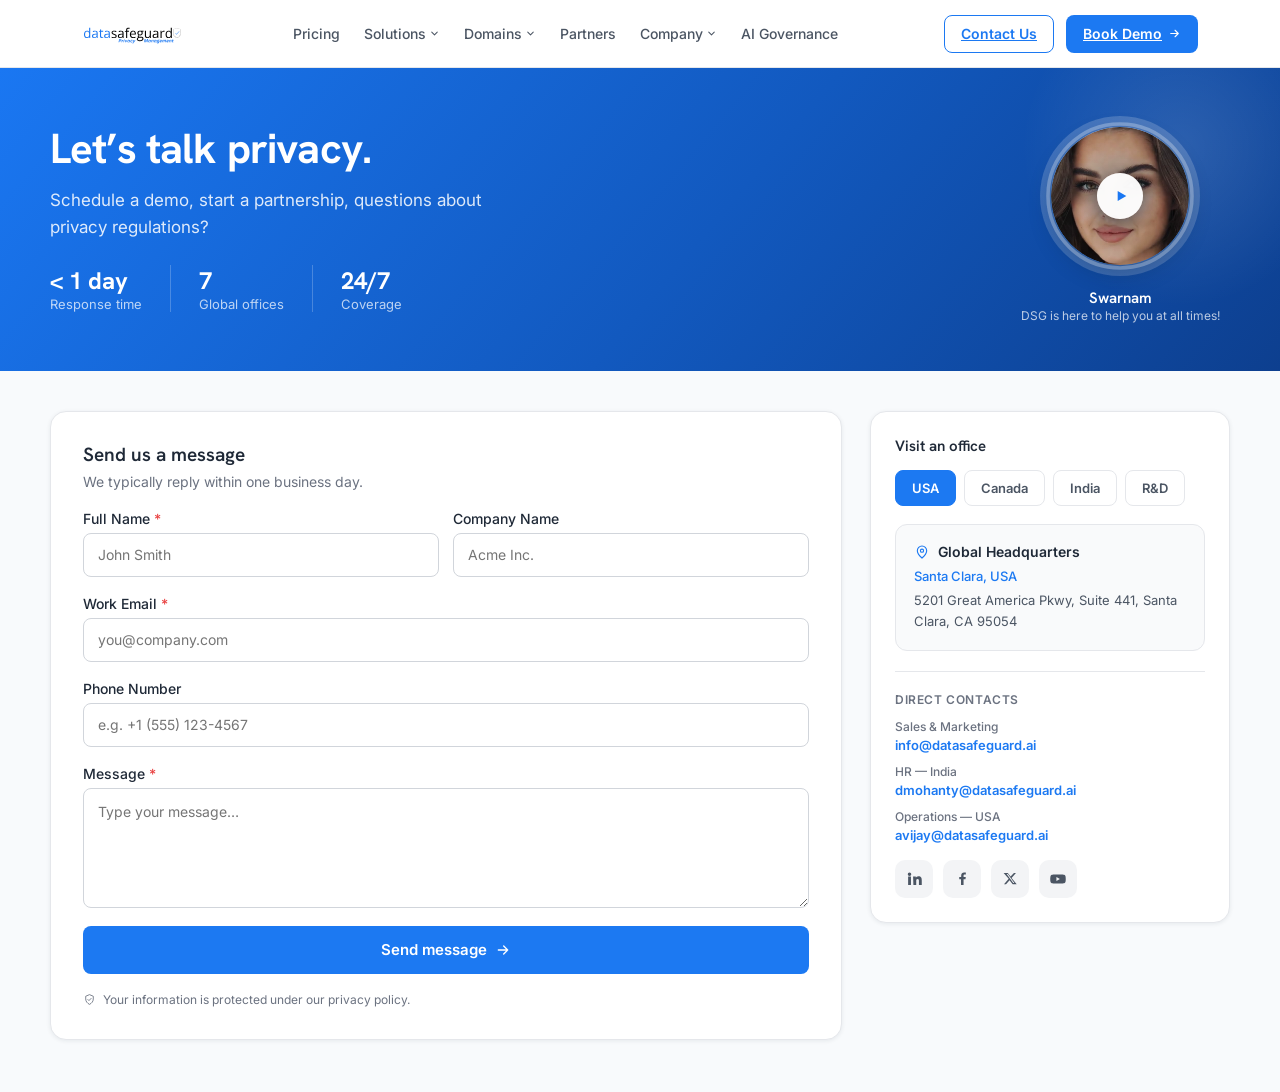
==== index.html @ 222346b7 "Initial commit: Contact us page redesign project Co-Authored-By: Claude Haiku 4.5 <noreply@anthropic" ====
<!DOCTYPE html>
<html lang="en">
<head>
  <meta charset="utf-8">
  <meta name="viewport" content="width=device-width, initial-scale=1">
  <title>Contact Us — DataSafeguard</title>
  <meta name="description" content="Talk to the DataSafeguard privacy and compliance team. Schedule a demo, start a partnership, or ask about privacy regulations — we reply within one business day.">
  <link rel="icon" href="assets/datasafeguard-logo.svg">
  <link rel="stylesheet" href="styles/tokens.css">
  <link rel="stylesheet" href="styles/main.css">
</head>
<body>

  <!-- ============================ Site nav ============================ -->
  <header class="site-nav">
    <div class="container" style="display:flex;align-items:center;justify-content:space-between;gap:24px;">
      <a href="#" aria-label="DataSafeguard home">
        <img class="site-nav__logo" src="assets/datasafeguard-logo.svg" alt="DataSafeguard">
      </a>
      <nav class="site-nav__links" aria-label="Primary">
        <a class="nav-link" href="#">Pricing</a>
        <a class="nav-link" href="#">Solutions <svg viewBox="0 0 24 24" fill="none"><path d="M6 9l6 6 6-6" stroke="currentColor" stroke-width="2.2" stroke-linecap="round" stroke-linejoin="round"/></svg></a>
        <a class="nav-link" href="#">Domains <svg viewBox="0 0 24 24" fill="none"><path d="M6 9l6 6 6-6" stroke="currentColor" stroke-width="2.2" stroke-linecap="round" stroke-linejoin="round"/></svg></a>
        <a class="nav-link" href="#">Partners</a>
        <a class="nav-link" href="#">Company <svg viewBox="0 0 24 24" fill="none"><path d="M6 9l6 6 6-6" stroke="currentColor" stroke-width="2.2" stroke-linecap="round" stroke-linejoin="round"/></svg></a>
        <a class="nav-link" href="#">AI Governance</a>
      </nav>
      <div class="site-nav__actions">
        <a class="btn btn--outline" href="#" aria-current="page">Contact Us</a>
        <a class="btn btn--primary" href="#">Book Demo
          <svg width="13" height="13" viewBox="0 0 24 24" fill="none"><path d="M5 12h14M13 6l6 6-6 6" stroke="#fff" stroke-width="2" stroke-linecap="round" stroke-linejoin="round"/></svg>
        </a>
      </div>
    </div>
  </header>

  <main>
    <!-- ============================ Hero ============================ -->
    <section class="hero">
      <div class="container hero__inner">
        <div class="hero__copy">
          <h1 class="hero__title">Let&rsquo;s talk privacy.</h1>
          <p class="hero__subtitle">Schedule a demo, start a partnership, questions about privacy regulations?</p>
          <div class="hero__stats">
            <div>
              <div class="stat__value">&lt; 1 day</div>
              <div class="stat__label">Response time</div>
            </div>
            <div class="hero__divider" aria-hidden="true"></div>
            <div>
              <div class="stat__value">7</div>
              <div class="stat__label">Global offices</div>
            </div>
            <div class="hero__divider" aria-hidden="true"></div>
            <div>
              <div class="stat__value">24/7</div>
              <div class="stat__label">Coverage</div>
            </div>
          </div>
        </div>

        <div class="hero__avatar">
          <div class="hero__avatar-ring">
            <!-- Animated support avatar — click to play a 9-second intro -->
            <div class="avatar" id="avatar" role="button" tabindex="0" aria-label="Play support intro video">
              <svg class="avatar__ring" viewBox="0 0 100 100" aria-hidden="true">
                <circle cx="50" cy="50" r="48" fill="none" stroke="rgba(255,255,255,.28)" stroke-width="2.4"></circle>
                <circle class="avatar__ring-progress" cx="50" cy="50" r="48" fill="none" stroke="#1cc279" stroke-width="2.8" stroke-linecap="round"></circle>
              </svg>

              <div class="avatar__face-wrap">
                <video class="avatar__video" id="avatarVideo"
                       src="https://dsg-chatbot.netlify.app/DataSafeguard-webflow_540.mp4"
                       poster="assets/avatar-poster.jpg"
                       preload="metadata" playsinline></video>

                <!-- idle-only: play affordance -->
                <div class="avatar__when-idle avatar__play">
                  <div class="avatar__play-pulse"></div>
                  <div class="avatar__play-btn">
                    <svg width="16" height="16" viewBox="0 0 24 24"><path d="M7 4.5v15l13-7.5z" fill="#1a77f2"></path></svg>
                  </div>
                </div>
              </div>

              <!-- playing-only: LIVE badge -->
              <div class="avatar__when-playing avatar__live">
                <span class="avatar__live-dot"></span>
                <span class="avatar__live-text">LIVE</span>
              </div>
            </div>
          </div>
          <div class="hero__avatar-meta">
            <div class="hero__avatar-name" id="avatarName">Swarnam</div>
            <div class="hero__avatar-tagline">DSG is here to help you at all times!</div>
          </div>
        </div>
      </div>
    </section>

    <!-- ====================== Contact section ====================== -->
    <section class="contact-section">
      <div class="container contact-section__inner">

        <!-- Form -->
        <div class="card card--form">
          <form class="contact-form" id="contactForm" novalidate>
            <div class="form-heading">
              <div class="form-heading__title">Send us a message</div>
              <div class="form-heading__subtitle">We typically reply within one business day.</div>
            </div>

            <div class="form-row">
              <div class="field">
                <label class="field__label" for="fullName">Full Name <span class="field__req">*</span></label>
                <input class="input" id="fullName" name="fullName" placeholder="John Smith" autocomplete="name">
                <span class="field__error" data-error-for="fullName" hidden></span>
              </div>
              <div class="field">
                <label class="field__label" for="company">Company Name</label>
                <input class="input" id="company" name="company" placeholder="Acme Inc." autocomplete="organization">
              </div>
            </div>

            <div class="field">
              <label class="field__label" for="email">Work Email <span class="field__req">*</span></label>
              <input class="input" id="email" name="email" type="email" placeholder="you@company.com" autocomplete="email">
              <span class="field__error" data-error-for="email" hidden></span>
            </div>

            <div class="field">
              <label class="field__label" for="phone">Phone Number</label>
              <input class="input" id="phone" name="phone" placeholder="e.g. +1 (555) 123-4567" autocomplete="tel">
            </div>

            <div class="field">
              <label class="field__label" for="message">Message <span class="field__req">*</span></label>
              <textarea class="textarea" id="message" name="message" placeholder="Type your message&hellip;"></textarea>
              <span class="field__error" data-error-for="message" hidden></span>
            </div>

            <button type="submit" class="submit-btn">
              Send message
              <svg width="16" height="16" viewBox="0 0 24 24" fill="none"><path d="M5 12h14M13 6l6 6-6 6" stroke="#fff" stroke-width="2" stroke-linecap="round" stroke-linejoin="round"/></svg>
            </button>

            <div class="form-privacy">
              <svg width="13" height="13" viewBox="0 0 24 24" fill="none"><path d="M12 3l7 3v5c0 4.5-3 8-7 10-4-2-7-5.5-7-10V6l7-3z" stroke="currentColor" stroke-width="1.6" stroke-linejoin="round"/><path d="M9 12l2 2 4-4" stroke="currentColor" stroke-width="1.6" stroke-linecap="round" stroke-linejoin="round"/></svg>
              Your information is protected under our privacy policy.
            </div>
          </form>

          <!-- Success state (revealed after submit) -->
          <div class="form-success" id="formSuccess" hidden>
            <div class="success-badge">
              <svg width="40" height="40" viewBox="0 0 48 48" fill="none">
                <circle cx="24" cy="24" r="21" fill="var(--success)"></circle>
                <path d="M15 24.5l6 6 12-13" stroke="#fff" stroke-width="3.4" stroke-linecap="round" stroke-linejoin="round" stroke-dasharray="40" stroke-dashoffset="40"></path>
              </svg>
            </div>
            <div class="form-success__title">Message sent</div>
            <div class="form-success__text" id="successText">Thanks &mdash; a member of our team will get back to you within one business day.</div>
            <button type="button" class="form-success__reset" id="resetForm">Send another message</button>
          </div>
        </div>

        <!-- Office finder -->
        <aside class="card card--aside">
          <div class="aside-title">Visit an office</div>

          <div class="office-tabs" id="officeTabs" role="tablist" aria-label="Office region">
            <button class="office-tab is-active" type="button" role="tab" aria-selected="true" data-tab="USA">USA</button>
            <button class="office-tab" type="button" role="tab" aria-selected="false" data-tab="Canada">Canada</button>
            <button class="office-tab" type="button" role="tab" aria-selected="false" data-tab="India">India</button>
            <button class="office-tab" type="button" role="tab" aria-selected="false" data-tab="R&D">R&amp;D</button>
          </div>

          <div class="office-list" id="officeList" aria-live="polite"><!-- rendered by app.js --></div>

          <div class="aside-divider">
            <div class="aside-label">Direct Contacts</div>
            <div class="contact-line">
              <div class="contact-line__role">Sales &amp; Marketing</div>
              <a class="contact-line__email" href="mailto:info@datasafeguard.ai">info@datasafeguard.ai</a>
            </div>
            <div class="contact-line">
              <div class="contact-line__role">HR &mdash; India</div>
              <a class="contact-line__email" href="mailto:dmohanty@datasafeguard.ai">dmohanty@datasafeguard.ai</a>
            </div>
            <div class="contact-line">
              <div class="contact-line__role">Operations &mdash; USA</div>
              <a class="contact-line__email" href="mailto:avijay@datasafeguard.ai">avijay@datasafeguard.ai</a>
            </div>

            <div class="social-row" aria-label="DataSafeguard on social media">
              <a class="social-link" href="#" aria-label="LinkedIn"><svg width="17" height="17" viewBox="0 0 24 24" fill="currentColor"><path d="M4.98 3.5a2.5 2.5 0 11-.02 5 2.5 2.5 0 01.02-5zM3 9h4v12H3zM10 9h3.8v1.7h.05c.53-1 1.8-2.05 3.7-2.05 3.96 0 4.7 2.6 4.7 6V21h-4v-5.3c0-1.27-.02-2.9-1.77-2.9-1.77 0-2.04 1.38-2.04 2.8V21h-4z"/></svg></a>
              <a class="social-link" href="#" aria-label="Facebook"><svg width="17" height="17" viewBox="0 0 24 24" fill="currentColor"><path d="M13.5 21v-8h2.7l.4-3.1h-3.1V7.9c0-.9.25-1.5 1.55-1.5h1.65V3.6c-.3-.04-1.3-.13-2.45-.13-2.43 0-4.1 1.48-4.1 4.2v2.34H7.4V13h2.5v8z"/></svg></a>
              <a class="social-link" href="#" aria-label="X"><svg width="15" height="15" viewBox="0 0 24 24" fill="currentColor"><path d="M17.5 3h3.2l-7 8 8.2 10h-6.4l-5-6.1-5.7 6.1H1.6l7.5-8.6L1 3h6.6l4.5 5.6zm-1.1 16h1.8L7.7 4.8H5.8z"/></svg></a>
              <a class="social-link" href="#" aria-label="YouTube"><svg width="18" height="18" viewBox="0 0 24 24" fill="currentColor"><path d="M22 8.2a2.6 2.6 0 00-1.8-1.85C18.6 6 12 6 12 6s-6.6 0-8.2.35A2.6 2.6 0 002 8.2C1.65 9.8 1.65 12 1.65 12s0 2.2.35 3.8a2.6 2.6 0 001.8 1.85C5.4 18 12 18 12 18s6.6 0 8.2-.35A2.6 2.6 0 0022 15.8c.35-1.6.35-3.8.35-3.8s0-2.2-.35-3.8zM9.9 14.6V9.4l4.6 2.6z"/></svg></a>
            </div>
          </div>
        </aside>

      </div>
    </section>
  </main>

  <script src="app.js"></script>
</body>
</html>
---- styles/tokens.css ----
/* ============================================================
   DataSafeguard — Design Tokens
   Merged from the DataSafeguard design system:
   fonts.css + colors.css + typography.css + spacing.css.
   These are the single source of truth consumed by main.css.
   ============================================================ */

/* -- Webfonts -----------------------------------------------
   Larsseit (brand display, commercial) is substituted with
   Hanken Grotesk. Inter is the UI/body face. Replace with the
   licensed Larsseit @font-face files for production fidelity.
   ---------------------------------------------------------- */
@import url("https://fonts.googleapis.com/css2?family=Hanken+Grotesk:wght@400;500;600;700;800&family=Inter:wght@400;500;600;700&family=JetBrains+Mono:wght@400;500&display=swap");

:root {
  /* ---- Brand Blue (primary) — #1a77f2 = brand-blue-500 ---- */
  --brand-blue-50:  hsl(215 90% 96%);
  --brand-blue-100: hsl(212 91% 92%);
  --brand-blue-200: hsl(211 89% 82%);
  --brand-blue-300: hsl(210 89% 72%);
  --brand-blue-400: hsl(211 89% 63%);
  --brand-blue-500: hsl(214 89% 53%);   /* #1a77f2 — core brand */
  --brand-blue-600: hsl(214 81% 44%);
  --brand-blue-700: hsl(215 82% 35%);
  --brand-blue-800: hsl(215 83% 25%);
  --brand-blue-900: hsl(216 84% 17%);

  /* ---- Brand Navy (app chrome) ---- */
  --navy-950: #061826;
  --navy-900: #092339;
  --navy-800: #112437;
  --navy-700: #0f1729;
  --navy-600: #1a3550;
  --navy-500: #2a3547;

  /* ---- Slate / Gray neutral scale ---- */
  --gray-50:  hsl(210 20% 98%);   /* #f8fafc */
  --gray-100: hsl(220 14% 96%);
  --gray-200: hsl(220 13% 91%);   /* #e4e7ec hairlines */
  --gray-300: hsl(216 12% 84%);
  --gray-400: hsl(218 11% 65%);
  --gray-500: hsl(220 9% 46%);    /* #64748b muted text */
  --gray-600: hsl(215 14% 34%);
  --gray-700: hsl(217 19% 27%);
  --gray-800: hsl(215 28% 17%);   /* #1e293b */
  --gray-900: hsl(221 39% 11%);
  --gray-950: hsl(224 71% 4%);
  --white: #ffffff;
  --black: #000000;

  /* ---- Green (success) ---- */
  --green-50:  hsl(138 76% 97%);
  --green-100: hsl(141 84% 93%);
  --green-200: hsl(141 79% 85%);
  --green-300: hsl(142 77% 73%);
  --green-400: hsl(142 69% 58%);
  --green-500: hsl(142 71% 45%);
  --green-600: hsl(142 76% 36%);
  --green-700: hsl(142 72% 29%);
  --green-800: hsl(143 64% 24%);
  --green-900: hsl(144 61% 20%);
  --success:   #1cc279;
  --login-green: #148018;

  /* ---- Red (destructive) ---- */
  --red-50:  hsl(0 86% 97%);
  --red-100: hsl(0 93% 94%);
  --red-200: hsl(0 96% 89%);
  --red-300: hsl(0 94% 82%);
  --red-400: hsl(0 91% 71%);
  --red-500: hsl(0 84% 60%);
  --red-600: hsl(0 72% 51%);
  --red-700: hsl(0 74% 42%);
  --red-800: hsl(0 70% 35%);
  --red-900: hsl(0 63% 31%);
  --danger:  #e94141;

  /* ---- Yellow / Amber (warning) ---- */
  --yellow-50:  hsl(55 92% 95%);
  --yellow-500: hsl(45 93% 47%);
  --yellow-800: hsl(32 81% 29%);
  --warning: #fdbd5b;

  /* ===========================================================
     SEMANTIC ALIASES — the layer UI code consumes.
     =========================================================== */

  /* Surfaces */
  --surface-app:      var(--gray-50);
  --surface-card:     var(--white);
  --surface-raised:   var(--white);
  --surface-sunken:   var(--gray-100);
  --surface-sidebar:  var(--navy-900);
  --surface-inverse:  var(--navy-900);

  /* Text */
  --text-primary:   var(--gray-800);
  --text-secondary: var(--gray-600);
  --text-muted:     var(--gray-500);
  --text-disabled:  var(--gray-400);
  --text-inverse:   var(--white);
  --text-link:      var(--brand-blue-500);
  --text-brand:     var(--brand-blue-500);

  /* Brand */
  --brand:            var(--brand-blue-500);
  --brand-hover:      var(--brand-blue-600);
  --brand-active:     var(--brand-blue-700);
  --brand-subtle:     var(--brand-blue-50);
  --brand-subtle-fg:  var(--brand-blue-700);

  /* Borders */
  --border:        var(--gray-200);
  --border-strong: var(--gray-300);
  --border-focus:  var(--brand-blue-400);
  --input-border:  var(--gray-300);

  /* Status (semantic) */
  --status-success:        var(--success);
  --status-success-subtle: var(--green-50);
  --status-success-fg:     var(--green-700);
  --status-danger:         var(--danger);
  --status-danger-subtle:  var(--red-50);
  --status-danger-fg:      var(--red-700);
  --status-warning:        var(--warning);
  --status-info:           var(--brand-blue-500);
  --status-info-subtle:    var(--brand-blue-50);
  --status-info-fg:        var(--brand-blue-700);

  /* Focus ring */
  --ring: var(--brand-blue-400);

  /* ---- Typography ---- */
  --font-display: "Hanken Grotesk", "Larsseit", system-ui, sans-serif;
  --font-sans:    "Inter", system-ui, -apple-system, "Segoe UI", sans-serif;
  --font-mono:    "JetBrains Mono", ui-monospace, "SF Mono", Menlo, monospace;

  /* ---- Spacing scale (4px base) ---- */
  --space-1:  4px;
  --space-2:  8px;
  --space-3:  12px;
  --space-4:  16px;
  --space-5:  20px;
  --space-6:  24px;
  --space-8:  32px;
  --space-10: 40px;
  --space-12: 48px;
  --space-16: 64px;
  --space-20: 80px;

  /* ---- Radius ---- */
  --radius-xs: 4px;
  --radius-sm: 6px;
  --radius-md: 8px;
  --radius-lg: 12px;
  --radius-xl: 16px;
  --radius-2xl: 24px;
  --radius-full: 9999px;

  /* ---- Elevation ---- */
  --shadow-xs: 0 1px 2px rgba(9, 35, 57, 0.06);
  --shadow-sm: 0 1px 4px rgba(9, 35, 57, 0.08);
  --shadow-md: 0 4px 12px rgba(9, 35, 57, 0.10);
  --shadow-lg: 0 8px 24px rgba(9, 35, 57, 0.12);
  --shadow-xl: 0 16px 40px rgba(9, 35, 57, 0.16);
  --shadow-focus: 0 0 0 3px rgba(26, 119, 242, 0.20);

  /* ---- Motion ---- */
  --ease-standard: cubic-bezier(0.4, 0, 0.2, 1);
  --ease-out:      cubic-bezier(0, 0, 0.2, 1);
  --duration-fast:   120ms;
  --duration-normal: 200ms;
  --duration-slow:   320ms;
}
---- styles/main.css ----
/* ============================================================
   Contact Us — Variant B "Hero Avatar"
   DataSafeguard redesign. Consumes tokens.css.
   ============================================================ */

*, *::before, *::after { box-sizing: border-box; }

html { -webkit-text-size-adjust: 100%; text-size-adjust: 100%; }

body {
  margin: 0;
  background: var(--surface-app);
  color: var(--text-primary);
  font-family: var(--font-sans);
  -webkit-font-smoothing: antialiased;
  text-rendering: optimizeLegibility;
}

a { color: inherit; }

.container {
  width: 100%;
  max-width: 1180px;
  margin: 0 auto;
  padding: 0 32px;
}

/* ============================================================
   Site navigation
   ============================================================ */
.site-nav {
  position: sticky;
  top: 0;
  z-index: 50;
  display: flex;
  align-items: center;
  justify-content: space-between;
  gap: 24px;
  height: 68px;
  background: #fff;
  border-bottom: 1px solid var(--border);
}
.site-nav__logo { height: 26px; width: auto; display: block; }

.site-nav__links {
  display: flex;
  align-items: center;
  gap: 24px;
}
.nav-link {
  display: inline-flex;
  align-items: center;
  gap: 3px;
  font: 500 14px var(--font-sans);
  color: var(--text-secondary);
  text-decoration: none;
  cursor: pointer;
  white-space: nowrap;
  transition: color var(--duration-fast) var(--ease-standard);
}
.nav-link:hover { color: var(--brand); }
.nav-link svg { width: 11px; height: 11px; }

.site-nav__actions {
  display: flex;
  align-items: center;
  gap: 12px;
}

/* ============================================================
   Buttons
   ============================================================ */
.btn {
  display: inline-flex;
  align-items: center;
  justify-content: center;
  gap: 6px;
  height: 38px;
  padding: 0 16px;
  border-radius: var(--radius-md);
  font: 600 14px var(--font-sans);
  cursor: pointer;
  white-space: nowrap;
  border: 1px solid transparent;
  transition: background var(--duration-fast) var(--ease-standard),
              color var(--duration-fast) var(--ease-standard),
              transform var(--duration-fast) var(--ease-standard);
}
.btn--primary { background: var(--brand); color: #fff; }
.btn--primary:hover { background: var(--brand-hover); }
.btn--primary:active { transform: translateY(.5px); background: var(--brand-active); }
.btn--outline { background: #fff; color: var(--brand); border-color: var(--brand); }
.btn--outline:hover { background: var(--brand-subtle); }

/* ============================================================
   Hero — blue gradient, avatar-led
   ============================================================ */
.hero {
  position: relative;
  background: linear-gradient(130deg, #1a77f2 0%, #1259bf 55%, #0d3f8f 100%);
  overflow: hidden;
}
.hero::before {
  content: "";
  position: absolute;
  top: -80px;
  right: -60px;
  width: 320px;
  height: 320px;
  border-radius: 50%;
  background: radial-gradient(circle, rgba(255, 255, 255, .12), transparent 70%);
  pointer-events: none;
}
.hero__inner {
  position: relative;
  display: grid;
  grid-template-columns: 1fr 220px;
  gap: 36px;
  align-items: center;
  padding: 48px 0;
}
.hero__title {
  margin: 0;
  font: 700 42px/1.04 var(--font-display);
  color: #fff;
  letter-spacing: -.02em;
}
.hero__subtitle {
  margin: 16px 0 24px;
  max-width: 440px;
  font: 400 17px/1.6 var(--font-sans);
  color: rgba(255, 255, 255, .86);
}

.hero__stats { display: flex; gap: 28px; }
.stat__value { font: 700 24px var(--font-display); color: #fff; }
.stat__label { font: 400 13px var(--font-sans); color: rgba(255, 255, 255, .72); }
.hero__divider { width: 1px; background: rgba(255, 255, 255, .22); }

.hero__avatar { display: flex; flex-direction: column; align-items: center; gap: 12px; }
.hero__avatar-ring {
  padding: 5px;
  border-radius: 50%;
  background: rgba(255, 255, 255, .18);
}
.hero__avatar-name { font: 600 15px var(--font-display); color: #fff; }
.hero__avatar-tagline { font: 400 12px var(--font-sans); color: rgba(255, 255, 255, .72); }
.hero__avatar-meta { text-align: center; }

/* ============================================================
   Contact section — form + office finder
   ============================================================ */
.contact-section { background: #f8fafc; }
.contact-section__inner {
  display: grid;
  grid-template-columns: 1fr 360px;
  gap: 28px;
  align-items: start;
  padding: 40px 0 52px;
}
.card {
  background: #fff;
  border: 1px solid var(--border);
  border-radius: var(--radius-xl);
  box-shadow: var(--shadow-sm);
}
.card--form { padding: 32px; }
.card--aside { padding: 24px; }

/* ============================================================
   Contact form
   ============================================================ */
.contact-form { display: flex; flex-direction: column; gap: 18px; }

.form-heading__title { font: 600 19px/1.2 var(--font-display); color: var(--text-primary); }
.form-heading__subtitle { margin-top: 4px; font: 400 14px/1.5 var(--font-sans); color: var(--text-muted); }

.form-row { display: grid; grid-template-columns: 1fr 1fr; gap: 14px; }
.field { display: flex; flex-direction: column; gap: 6px; }
.field__label { font: 500 14px var(--font-sans); color: var(--text-primary); }
.field__req { color: var(--danger); }

.input, .textarea {
  width: 100%;
  background: #fff;
  border: 1px solid var(--input-border);
  border-radius: var(--radius-md);
  font: 400 14px var(--font-sans);
  color: var(--text-primary);
  outline: none;
  transition: border-color var(--duration-fast) var(--ease-standard),
              box-shadow var(--duration-fast) var(--ease-standard);
}
.input { height: 44px; padding: 0 14px; }
.textarea { min-height: 120px; padding: 12px 14px; line-height: 1.5; resize: vertical; }
.input:focus, .textarea:focus {
  border-color: var(--border-focus);
  box-shadow: var(--shadow-focus);
}
.input.is-invalid, .textarea.is-invalid { border-color: var(--danger); }

.field__error { font: 400 12px var(--font-sans); color: var(--status-danger-fg); }
[hidden] { display: none !important; }

.submit-btn {
  display: inline-flex;
  align-items: center;
  justify-content: center;
  gap: 8px;
  width: 100%;
  height: 48px;
  background: var(--brand);
  color: #fff;
  border: none;
  border-radius: var(--radius-md);
  font: 600 15px var(--font-sans);
  cursor: pointer;
  transition: background var(--duration-fast) var(--ease-standard),
              transform var(--duration-fast) var(--ease-standard);
}
.submit-btn:hover { background: var(--brand-hover); }
.submit-btn:active { transform: translateY(.5px); background: var(--brand-active); }

.form-privacy {
  display: flex;
  align-items: center;
  gap: 7px;
  color: var(--text-muted);
  font: 400 12px var(--font-sans);
}

/* Success state */
.form-success {
  display: flex;
  flex-direction: column;
  align-items: center;
  text-align: center;
  padding: 36px 16px;
  gap: 8px;
}
.success-badge {
  width: 76px;
  height: 76px;
  border-radius: 50%;
  background: var(--green-50);
  display: flex;
  align-items: center;
  justify-content: center;
  animation: cf-pop .45s cubic-bezier(.34, 1.4, .5, 1) both;
}
.success-badge svg path { animation: cf-draw .45s .25s ease-out forwards; }
.form-success__title {
  margin-top: 6px;
  font: 600 22px/1.2 var(--font-display);
  color: var(--text-primary);
  animation: cf-rise .4s .15s both;
}
.form-success__text {
  max-width: 340px;
  font: 400 15px/1.55 var(--font-sans);
  color: var(--text-secondary);
  animation: cf-rise .4s .25s both;
}
.form-success__reset {
  margin-top: 14px;
  height: 40px;
  padding: 0 18px;
  background: transparent;
  color: var(--brand);
  border: 1px solid var(--brand-blue-300);
  border-radius: var(--radius-md);
  font: 600 14px var(--font-sans);
  cursor: pointer;
  animation: cf-rise .4s .35s both;
  transition: background var(--duration-fast) var(--ease-standard);
}
.form-success__reset:hover { background: var(--brand-subtle); }

@keyframes cf-pop { 0% { transform: scale(.3); opacity: 0; } 60% { transform: scale(1.08); } 100% { transform: scale(1); opacity: 1; } }
@keyframes cf-draw { to { stroke-dashoffset: 0; } }
@keyframes cf-rise { 0% { transform: translateY(8px); opacity: 0; } 100% { transform: translateY(0); opacity: 1; } }

/* ============================================================
   Office finder (aside)
   ============================================================ */
.aside-title { font: 600 15px var(--font-display); color: var(--text-primary); margin-bottom: 14px; }

.office-tabs { display: flex; gap: 8px; flex-wrap: wrap; margin-bottom: 18px; }
.office-tab {
  height: 36px;
  padding: 0 16px;
  border-radius: var(--radius-md);
  font: 600 13px var(--font-sans);
  cursor: pointer;
  white-space: nowrap;
  background: #fff;
  color: var(--text-secondary);
  border: 1px solid var(--border);
  transition: all var(--duration-fast) var(--ease-standard);
}
.office-tab:hover { border-color: var(--border-strong); color: var(--text-primary); }
.office-tab.is-active { background: var(--brand); color: #fff; border-color: var(--brand); }

.office-list { display: flex; flex-direction: column; gap: 10px; }
.office-card {
  background: var(--gray-50);
  border: 1px solid var(--border);
  border-radius: var(--radius-lg);
  padding: 18px;
}
.office-card__head { display: flex; align-items: center; gap: 8px; margin-bottom: 8px; }
.office-card__label { font: 600 14px var(--font-sans); color: var(--text-primary); }
.office-card__city { font: 500 13px var(--font-sans); color: var(--brand); margin-bottom: 6px; }
.office-card__addr { font: 400 13px/1.6 var(--font-sans); color: var(--text-secondary); }

.aside-divider { margin-top: 20px; padding-top: 20px; border-top: 1px solid var(--border); }
.aside-label {
  font: 600 12px var(--font-sans);
  letter-spacing: .05em;
  text-transform: uppercase;
  color: var(--text-muted);
  margin-bottom: 12px;
}
.contact-line { margin-bottom: 10px; }
.contact-line__role { font: 500 12px var(--font-sans); color: var(--text-muted); }
.contact-line__email { font: 600 13px var(--font-sans); color: var(--brand); text-decoration: none; }
.contact-line__email:hover { text-decoration: underline; }

/* ============================================================
   Social row
   ============================================================ */
.social-row { display: flex; gap: 10px; margin-top: 16px; }
.social-link {
  display: flex;
  align-items: center;
  justify-content: center;
  width: 38px;
  height: 38px;
  border-radius: 10px;
  text-decoration: none;
  background: var(--gray-100);
  color: var(--text-secondary);
  transition: all .14s var(--ease-standard);
}
.social-link:hover { background: var(--brand); color: #fff; transform: translateY(-2px); }

/* ============================================================
   Avatar video (animated SVG support intro)
   ============================================================ */
.avatar {
  position: relative;
  width: 150px;
  height: 150px;
  font-family: var(--font-sans);
  cursor: pointer;
  -webkit-user-select: none;
  user-select: none;
}
.avatar__ring {
  position: absolute;
  inset: 0;
  width: 100%;
  height: 100%;
  transform: rotate(-90deg);
  pointer-events: none;
  z-index: 4;
  overflow: visible;
}
.avatar__ring-progress {
  stroke-dasharray: 301.6;
  stroke-dashoffset: 301.6;
  transition: stroke-dashoffset .12s linear;
}
.avatar__face-wrap {
  position: absolute;
  inset: 6px;
  border-radius: 50%;
  overflow: hidden;
  background: radial-gradient(125% 120% at 50% 18%, #eaf4ff 0%, #4f9bff 52%, #135fc6 100%);
  box-shadow: inset 0 -16px 30px rgba(9, 35, 57, .28), 0 8px 22px rgba(9, 35, 57, .28);
  z-index: 2;
}
.avatar__video {
  position: absolute;
  inset: 0;
  width: 100%;
  height: 100%;
  object-fit: cover;
  border-radius: 50%;
  display: block;
}

/* Idle-only play affordance */
.avatar__play {
  position: absolute;
  inset: 0;
  display: flex;
  align-items: center;
  justify-content: center;
  z-index: 5;
  /* Idle vignette: a gentle darkening behind the play button so it
     pops against the poster, while keeping the face clearly visible. */
  background: radial-gradient(circle at center,
    rgba(8, 28, 48, .42) 0%,
    rgba(8, 28, 48, .18) 45%,
    rgba(8, 28, 48, .06) 100%);
}
.avatar__play-pulse {
  position: absolute;
  width: 46px;
  height: 46px;
  border-radius: 50%;
  background: rgba(255, 255, 255, .35);
  animation: av-pulse 2.1s ease-out infinite;
}
.avatar__play-btn {
  position: relative;
  width: 46px;
  height: 46px;
  border-radius: 50%;
  background: rgba(255, 255, 255, .94);
  display: flex;
  align-items: center;
  justify-content: center;
  box-shadow: 0 4px 14px rgba(9, 35, 57, .35);
}
.avatar__play-btn svg { margin-left: 2px; }

.avatar__live {
  position: absolute;
  top: 8px;
  left: 50%;
  transform: translateX(-50%);
  display: flex;
  align-items: center;
  gap: 5px;
  padding: 3px 8px;
  background: rgba(8, 28, 48, .72);
  border-radius: var(--radius-full);
  z-index: 6;
}
.avatar__live-dot { width: 6px; height: 6px; border-radius: 50%; background: #ff5a5a; animation: av-livedot 1s infinite; }
.avatar__live-text { font: 700 9px var(--font-sans); letter-spacing: .08em; color: #fff; }

/* State toggling: idle vs playing */
.avatar .avatar__when-playing { display: none; }
.avatar.is-playing .avatar__when-playing { display: block; }
.avatar.is-playing .avatar__when-idle { display: none; }

@keyframes av-pulse { 0% { transform: scale(.9); opacity: .7; } 70% { transform: scale(1.5); opacity: 0; } 100% { opacity: 0; } }
@keyframes av-livedot { 0%, 100% { opacity: 1; } 50% { opacity: .25; } }

/* ============================================================
   Responsive
   ============================================================ */
@media (max-width: 980px) {
  .hero__inner { grid-template-columns: 1fr; gap: 28px; }
  .hero__avatar { order: -1; }
  .contact-section__inner { grid-template-columns: 1fr; }
  .site-nav__links { display: none; }
}
@media (max-width: 600px) {
  .container { padding: 0 18px; }
  .hero__inner { padding: 36px 0; }
  .hero__title { font-size: 34px; }
  .hero__stats { gap: 18px; flex-wrap: wrap; }
  .card--form { padding: 22px; }
  .form-row { grid-template-columns: 1fr; }
  .site-nav__actions .btn--outline { display: none; }
}

@media (prefers-reduced-motion: reduce) {
  * { animation-duration: .001ms !important; animation-iteration-count: 1 !important; }
}
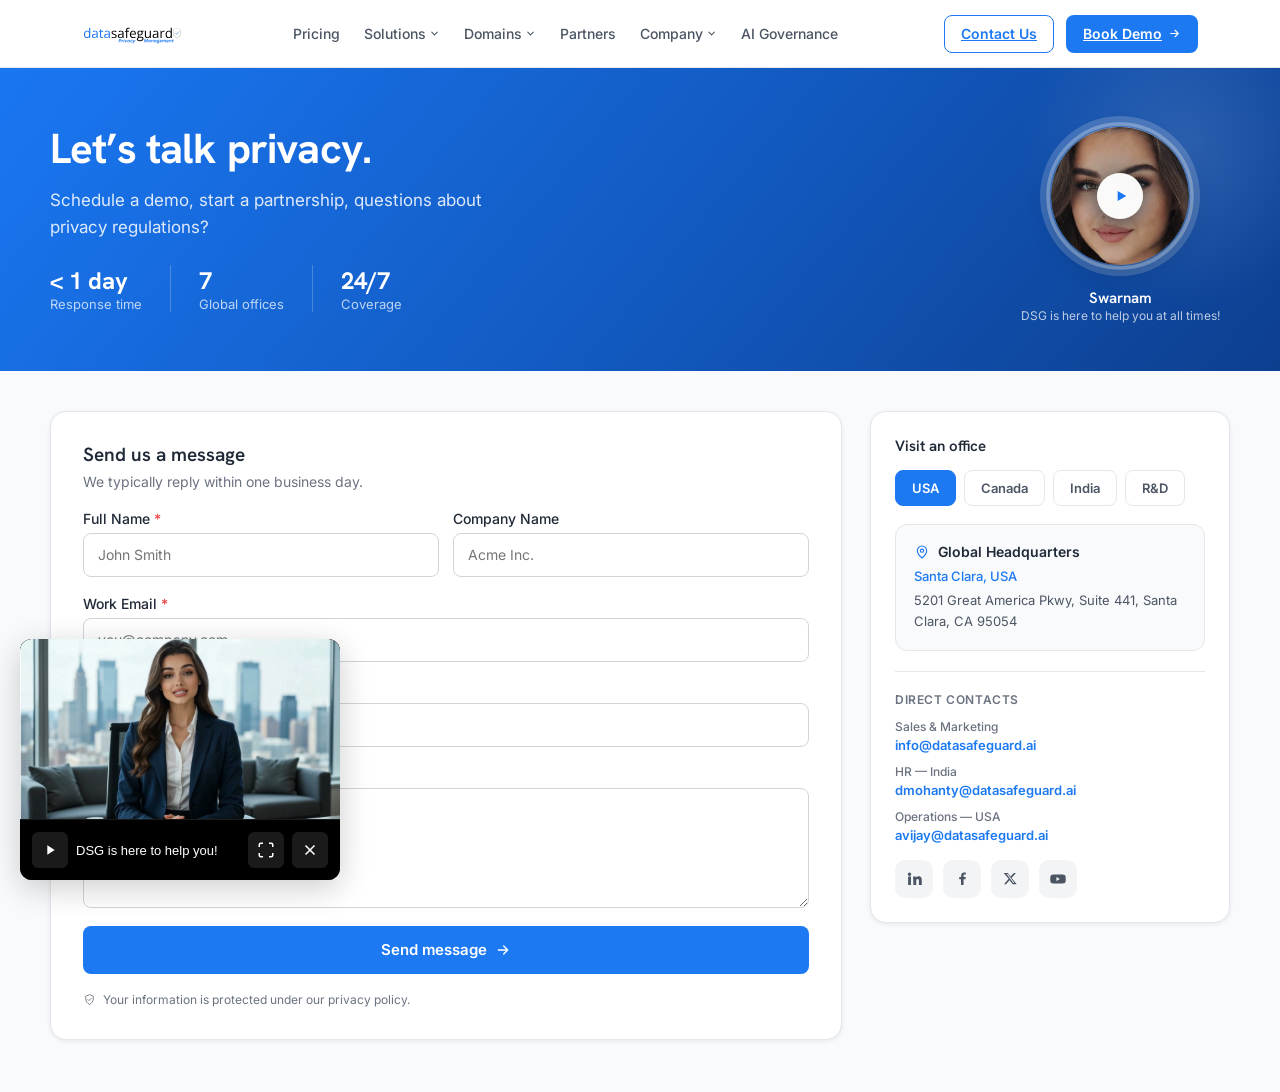
==== commit c1956ad3: "feat: add floating video widget with poster thumbnail" ====
--- a/index.html
+++ b/index.html
@@ -1,15 +1,21 @@
 <!DOCTYPE html>
 <html lang="en">
+
 <head>
   <meta charset="utf-8">
   <meta name="viewport" content="width=device-width, initial-scale=1">
   <title>Contact Us — DataSafeguard</title>
-  <meta name="description" content="Talk to the DataSafeguard privacy and compliance team. Schedule a demo, start a partnership, or ask about privacy regulations — we reply within one business day.">
+  <meta name="description"
+    content="Talk to the DataSafeguard privacy and compliance team. Schedule a demo, start a partnership, or ask about privacy regulations — we reply within one business day.">
   <link rel="icon" href="assets/datasafeguard-logo.svg">
   <link rel="stylesheet" href="styles/tokens.css">
   <link rel="stylesheet" href="styles/main.css">
+  <link rel="stylesheet" href="styles/video-widget.css">
 </head>
-<body>
+
+<body data-video-widget data-video-src="https://dsg-chatbot.netlify.app/dsg-avatar-ny.mp4"
+  data-video-poster="assets/dsg-avatar-poster.jpg"
+  data-video-title="DSG is here to help you!">
 
   <!-- ============================ Site nav ============================ -->
   <header class="site-nav">
@@ -19,16 +25,28 @@
       </a>
       <nav class="site-nav__links" aria-label="Primary">
         <a class="nav-link" href="#">Pricing</a>
-        <a class="nav-link" href="#">Solutions <svg viewBox="0 0 24 24" fill="none"><path d="M6 9l6 6 6-6" stroke="currentColor" stroke-width="2.2" stroke-linecap="round" stroke-linejoin="round"/></svg></a>
-        <a class="nav-link" href="#">Domains <svg viewBox="0 0 24 24" fill="none"><path d="M6 9l6 6 6-6" stroke="currentColor" stroke-width="2.2" stroke-linecap="round" stroke-linejoin="round"/></svg></a>
+        <a class="nav-link" href="#">Solutions <svg viewBox="0 0 24 24" fill="none">
+            <path d="M6 9l6 6 6-6" stroke="currentColor" stroke-width="2.2" stroke-linecap="round"
+              stroke-linejoin="round" />
+          </svg></a>
+        <a class="nav-link" href="#">Domains <svg viewBox="0 0 24 24" fill="none">
+            <path d="M6 9l6 6 6-6" stroke="currentColor" stroke-width="2.2" stroke-linecap="round"
+              stroke-linejoin="round" />
+          </svg></a>
         <a class="nav-link" href="#">Partners</a>
-        <a class="nav-link" href="#">Company <svg viewBox="0 0 24 24" fill="none"><path d="M6 9l6 6 6-6" stroke="currentColor" stroke-width="2.2" stroke-linecap="round" stroke-linejoin="round"/></svg></a>
+        <a class="nav-link" href="#">Company <svg viewBox="0 0 24 24" fill="none">
+            <path d="M6 9l6 6 6-6" stroke="currentColor" stroke-width="2.2" stroke-linecap="round"
+              stroke-linejoin="round" />
+          </svg></a>
         <a class="nav-link" href="#">AI Governance</a>
       </nav>
       <div class="site-nav__actions">
         <a class="btn btn--outline" href="#" aria-current="page">Contact Us</a>
         <a class="btn btn--primary" href="#">Book Demo
-          <svg width="13" height="13" viewBox="0 0 24 24" fill="none"><path d="M5 12h14M13 6l6 6-6 6" stroke="#fff" stroke-width="2" stroke-linecap="round" stroke-linejoin="round"/></svg>
+          <svg width="13" height="13" viewBox="0 0 24 24" fill="none">
+            <path d="M5 12h14M13 6l6 6-6 6" stroke="#fff" stroke-width="2" stroke-linecap="round"
+              stroke-linejoin="round" />
+          </svg>
         </a>
       </div>
     </div>
@@ -65,20 +83,22 @@
             <div class="avatar" id="avatar" role="button" tabindex="0" aria-label="Play support intro video">
               <svg class="avatar__ring" viewBox="0 0 100 100" aria-hidden="true">
                 <circle cx="50" cy="50" r="48" fill="none" stroke="rgba(255,255,255,.28)" stroke-width="2.4"></circle>
-                <circle class="avatar__ring-progress" cx="50" cy="50" r="48" fill="none" stroke="#1cc279" stroke-width="2.8" stroke-linecap="round"></circle>
+                <circle class="avatar__ring-progress" cx="50" cy="50" r="48" fill="none" stroke="#1cc279"
+                  stroke-width="2.8" stroke-linecap="round"></circle>
               </svg>
 
               <div class="avatar__face-wrap">
                 <video class="avatar__video" id="avatarVideo"
-                       src="https://dsg-chatbot.netlify.app/DataSafeguard-webflow_540.mp4"
-                       poster="assets/avatar-poster.jpg"
-                       preload="metadata" playsinline></video>
+                  src="https://dsg-chatbot.netlify.app/DataSafeguard-webflow_540.mp4" poster="assets/avatar-poster.jpg"
+                  preload="metadata" playsinline></video>
 
                 <!-- idle-only: play affordance -->
                 <div class="avatar__when-idle avatar__play">
                   <div class="avatar__play-pulse"></div>
                   <div class="avatar__play-btn">
-                    <svg width="16" height="16" viewBox="0 0 24 24"><path d="M7 4.5v15l13-7.5z" fill="#1a77f2"></path></svg>
+                    <svg width="16" height="16" viewBox="0 0 24 24">
+                      <path d="M7 4.5v15l13-7.5z" fill="#1a77f2"></path>
+                    </svg>
                   </div>
                 </div>
               </div>
@@ -124,7 +144,8 @@
 
             <div class="field">
               <label class="field__label" for="email">Work Email <span class="field__req">*</span></label>
-              <input class="input" id="email" name="email" type="email" placeholder="you@company.com" autocomplete="email">
+              <input class="input" id="email" name="email" type="email" placeholder="you@company.com"
+                autocomplete="email">
               <span class="field__error" data-error-for="email" hidden></span>
             </div>
 
@@ -141,11 +162,19 @@
 
             <button type="submit" class="submit-btn">
               Send message
-              <svg width="16" height="16" viewBox="0 0 24 24" fill="none"><path d="M5 12h14M13 6l6 6-6 6" stroke="#fff" stroke-width="2" stroke-linecap="round" stroke-linejoin="round"/></svg>
+              <svg width="16" height="16" viewBox="0 0 24 24" fill="none">
+                <path d="M5 12h14M13 6l6 6-6 6" stroke="#fff" stroke-width="2" stroke-linecap="round"
+                  stroke-linejoin="round" />
+              </svg>
             </button>
 
             <div class="form-privacy">
-              <svg width="13" height="13" viewBox="0 0 24 24" fill="none"><path d="M12 3l7 3v5c0 4.5-3 8-7 10-4-2-7-5.5-7-10V6l7-3z" stroke="currentColor" stroke-width="1.6" stroke-linejoin="round"/><path d="M9 12l2 2 4-4" stroke="currentColor" stroke-width="1.6" stroke-linecap="round" stroke-linejoin="round"/></svg>
+              <svg width="13" height="13" viewBox="0 0 24 24" fill="none">
+                <path d="M12 3l7 3v5c0 4.5-3 8-7 10-4-2-7-5.5-7-10V6l7-3z" stroke="currentColor" stroke-width="1.6"
+                  stroke-linejoin="round" />
+                <path d="M9 12l2 2 4-4" stroke="currentColor" stroke-width="1.6" stroke-linecap="round"
+                  stroke-linejoin="round" />
+              </svg>
               Your information is protected under our privacy policy.
             </div>
           </form>
@@ -155,11 +184,13 @@
             <div class="success-badge">
               <svg width="40" height="40" viewBox="0 0 48 48" fill="none">
                 <circle cx="24" cy="24" r="21" fill="var(--success)"></circle>
-                <path d="M15 24.5l6 6 12-13" stroke="#fff" stroke-width="3.4" stroke-linecap="round" stroke-linejoin="round" stroke-dasharray="40" stroke-dashoffset="40"></path>
+                <path d="M15 24.5l6 6 12-13" stroke="#fff" stroke-width="3.4" stroke-linecap="round"
+                  stroke-linejoin="round" stroke-dasharray="40" stroke-dashoffset="40"></path>
               </svg>
             </div>
             <div class="form-success__title">Message sent</div>
-            <div class="form-success__text" id="successText">Thanks &mdash; a member of our team will get back to you within one business day.</div>
+            <div class="form-success__text" id="successText">Thanks &mdash; a member of our team will get back to you
+              within one business day.</div>
             <button type="button" class="form-success__reset" id="resetForm">Send another message</button>
           </div>
         </div>
@@ -169,7 +200,8 @@
           <div class="aside-title">Visit an office</div>
 
           <div class="office-tabs" id="officeTabs" role="tablist" aria-label="Office region">
-            <button class="office-tab is-active" type="button" role="tab" aria-selected="true" data-tab="USA">USA</button>
+            <button class="office-tab is-active" type="button" role="tab" aria-selected="true"
+              data-tab="USA">USA</button>
             <button class="office-tab" type="button" role="tab" aria-selected="false" data-tab="Canada">Canada</button>
             <button class="office-tab" type="button" role="tab" aria-selected="false" data-tab="India">India</button>
             <button class="office-tab" type="button" role="tab" aria-selected="false" data-tab="R&D">R&amp;D</button>
@@ -193,10 +225,26 @@
             </div>
 
             <div class="social-row" aria-label="DataSafeguard on social media">
-              <a class="social-link" href="#" aria-label="LinkedIn"><svg width="17" height="17" viewBox="0 0 24 24" fill="currentColor"><path d="M4.98 3.5a2.5 2.5 0 11-.02 5 2.5 2.5 0 01.02-5zM3 9h4v12H3zM10 9h3.8v1.7h.05c.53-1 1.8-2.05 3.7-2.05 3.96 0 4.7 2.6 4.7 6V21h-4v-5.3c0-1.27-.02-2.9-1.77-2.9-1.77 0-2.04 1.38-2.04 2.8V21h-4z"/></svg></a>
-              <a class="social-link" href="#" aria-label="Facebook"><svg width="17" height="17" viewBox="0 0 24 24" fill="currentColor"><path d="M13.5 21v-8h2.7l.4-3.1h-3.1V7.9c0-.9.25-1.5 1.55-1.5h1.65V3.6c-.3-.04-1.3-.13-2.45-.13-2.43 0-4.1 1.48-4.1 4.2v2.34H7.4V13h2.5v8z"/></svg></a>
-              <a class="social-link" href="#" aria-label="X"><svg width="15" height="15" viewBox="0 0 24 24" fill="currentColor"><path d="M17.5 3h3.2l-7 8 8.2 10h-6.4l-5-6.1-5.7 6.1H1.6l7.5-8.6L1 3h6.6l4.5 5.6zm-1.1 16h1.8L7.7 4.8H5.8z"/></svg></a>
-              <a class="social-link" href="#" aria-label="YouTube"><svg width="18" height="18" viewBox="0 0 24 24" fill="currentColor"><path d="M22 8.2a2.6 2.6 0 00-1.8-1.85C18.6 6 12 6 12 6s-6.6 0-8.2.35A2.6 2.6 0 002 8.2C1.65 9.8 1.65 12 1.65 12s0 2.2.35 3.8a2.6 2.6 0 001.8 1.85C5.4 18 12 18 12 18s6.6 0 8.2-.35A2.6 2.6 0 0022 15.8c.35-1.6.35-3.8.35-3.8s0-2.2-.35-3.8zM9.9 14.6V9.4l4.6 2.6z"/></svg></a>
+              <a class="social-link" href="#" aria-label="LinkedIn"><svg width="17" height="17" viewBox="0 0 24 24"
+                  fill="currentColor">
+                  <path
+                    d="M4.98 3.5a2.5 2.5 0 11-.02 5 2.5 2.5 0 01.02-5zM3 9h4v12H3zM10 9h3.8v1.7h.05c.53-1 1.8-2.05 3.7-2.05 3.96 0 4.7 2.6 4.7 6V21h-4v-5.3c0-1.27-.02-2.9-1.77-2.9-1.77 0-2.04 1.38-2.04 2.8V21h-4z" />
+                </svg></a>
+              <a class="social-link" href="#" aria-label="Facebook"><svg width="17" height="17" viewBox="0 0 24 24"
+                  fill="currentColor">
+                  <path
+                    d="M13.5 21v-8h2.7l.4-3.1h-3.1V7.9c0-.9.25-1.5 1.55-1.5h1.65V3.6c-.3-.04-1.3-.13-2.45-.13-2.43 0-4.1 1.48-4.1 4.2v2.34H7.4V13h2.5v8z" />
+                </svg></a>
+              <a class="social-link" href="#" aria-label="X"><svg width="15" height="15" viewBox="0 0 24 24"
+                  fill="currentColor">
+                  <path
+                    d="M17.5 3h3.2l-7 8 8.2 10h-6.4l-5-6.1-5.7 6.1H1.6l7.5-8.6L1 3h6.6l4.5 5.6zm-1.1 16h1.8L7.7 4.8H5.8z" />
+                </svg></a>
+              <a class="social-link" href="#" aria-label="YouTube"><svg width="18" height="18" viewBox="0 0 24 24"
+                  fill="currentColor">
+                  <path
+                    d="M22 8.2a2.6 2.6 0 00-1.8-1.85C18.6 6 12 6 12 6s-6.6 0-8.2.35A2.6 2.6 0 002 8.2C1.65 9.8 1.65 12 1.65 12s0 2.2.35 3.8a2.6 2.6 0 001.8 1.85C5.4 18 12 18 12 18s6.6 0 8.2-.35A2.6 2.6 0 0022 15.8c.35-1.6.35-3.8.35-3.8s0-2.2-.35-3.8zM9.9 14.6V9.4l4.6 2.6z" />
+                </svg></a>
             </div>
           </div>
         </aside>
@@ -206,5 +254,7 @@
   </main>
 
   <script src="app.js"></script>
+  <script src="video-widget.js"></script>
 </body>
-</html>
+
+</html>
--- a/styles/video-widget.css
+++ b/styles/video-widget.css
@@ -0,0 +1,159 @@
+/* ==================== Floating Video Widget ==================== */
+
+.video-widget {
+  position: fixed;
+  bottom: 20px;
+  left: 20px;
+  width: 320px;
+  max-width: calc(100% - 40px);
+  background: #000;
+  border-radius: 12px;
+  box-shadow: 0 8px 32px rgba(0, 0, 0, 0.2);
+  overflow: hidden;
+  z-index: 1000;
+  font-family: -apple-system, BlinkMacSystemFont, 'Segoe UI', Roboto, sans-serif;
+}
+
+.video-widget.is-expanded {
+  position: fixed;
+  inset: 0;
+  width: 100%;
+  height: 100%;
+  max-width: 100%;
+  border-radius: 0;
+  bottom: auto;
+  left: auto;
+}
+
+.video-widget__container {
+  position: relative;
+  width: 100%;
+  padding-bottom: 56.25%; /* 16:9 aspect ratio */
+  background: #000;
+  overflow: hidden;
+}
+
+.video-widget__video {
+  position: absolute;
+  top: 0;
+  left: 0;
+  width: 100%;
+  height: 100%;
+  object-fit: contain;
+  display: block;
+}
+
+.video-widget__controls {
+  display: flex;
+  align-items: center;
+  gap: 8px;
+  padding: 12px;
+  background: rgba(0, 0, 0, 0.8);
+  border-top: 1px solid rgba(255, 255, 255, 0.1);
+}
+
+.video-widget__btn {
+  display: flex;
+  align-items: center;
+  justify-content: center;
+  width: 36px;
+  height: 36px;
+  padding: 0;
+  border: none;
+  background: rgba(255, 255, 255, 0.1);
+  border-radius: 6px;
+  color: #fff;
+  cursor: pointer;
+  transition: all 0.2s ease;
+  flex-shrink: 0;
+}
+
+.video-widget__btn:hover {
+  background: rgba(255, 255, 255, 0.2);
+}
+
+.video-widget__btn:active {
+  background: rgba(255, 255, 255, 0.3);
+}
+
+.video-widget__btn svg {
+  width: 18px;
+  height: 18px;
+  display: block;
+}
+
+.video-widget__btn--play svg {
+  width: 16px;
+  height: 16px;
+}
+
+.video-widget__info {
+  flex: 1;
+  min-width: 0;
+}
+
+.video-widget__title {
+  font-size: 13px;
+  font-weight: 500;
+  color: #fff;
+  margin: 0;
+  white-space: nowrap;
+  overflow: hidden;
+  text-overflow: ellipsis;
+}
+
+.video-widget__close {
+  margin-left: auto;
+}
+
+/* Expanded state adjustments */
+.video-widget.is-expanded .video-widget__controls {
+  padding: 16px 20px;
+  border-top: none;
+  background: rgba(0, 0, 0, 0.9);
+  justify-content: space-between;
+}
+
+.video-widget.is-expanded .video-widget__info {
+  order: -1;
+  flex: 1;
+}
+
+.video-widget.is-expanded .video-widget__title {
+  font-size: 16px;
+  font-weight: 600;
+}
+
+/* Hide on very small screens unless expanded */
+@media (max-width: 480px) {
+  .video-widget:not(.is-expanded) {
+    width: calc(100% - 40px);
+    max-width: 280px;
+  }
+
+  .video-widget:not(.is-expanded) .video-widget__title {
+    font-size: 12px;
+  }
+}
+
+/* Accessibility */
+.video-widget__btn:focus-visible {
+  outline: 2px solid #1a77f2;
+  outline-offset: -2px;
+}
+
+/* Animation */
+@keyframes slideIn {
+  from {
+    opacity: 0;
+    transform: translateY(20px);
+  }
+  to {
+    opacity: 1;
+    transform: translateY(0);
+  }
+}
+
+.video-widget {
+  animation: slideIn 0.3s ease-out;
+}
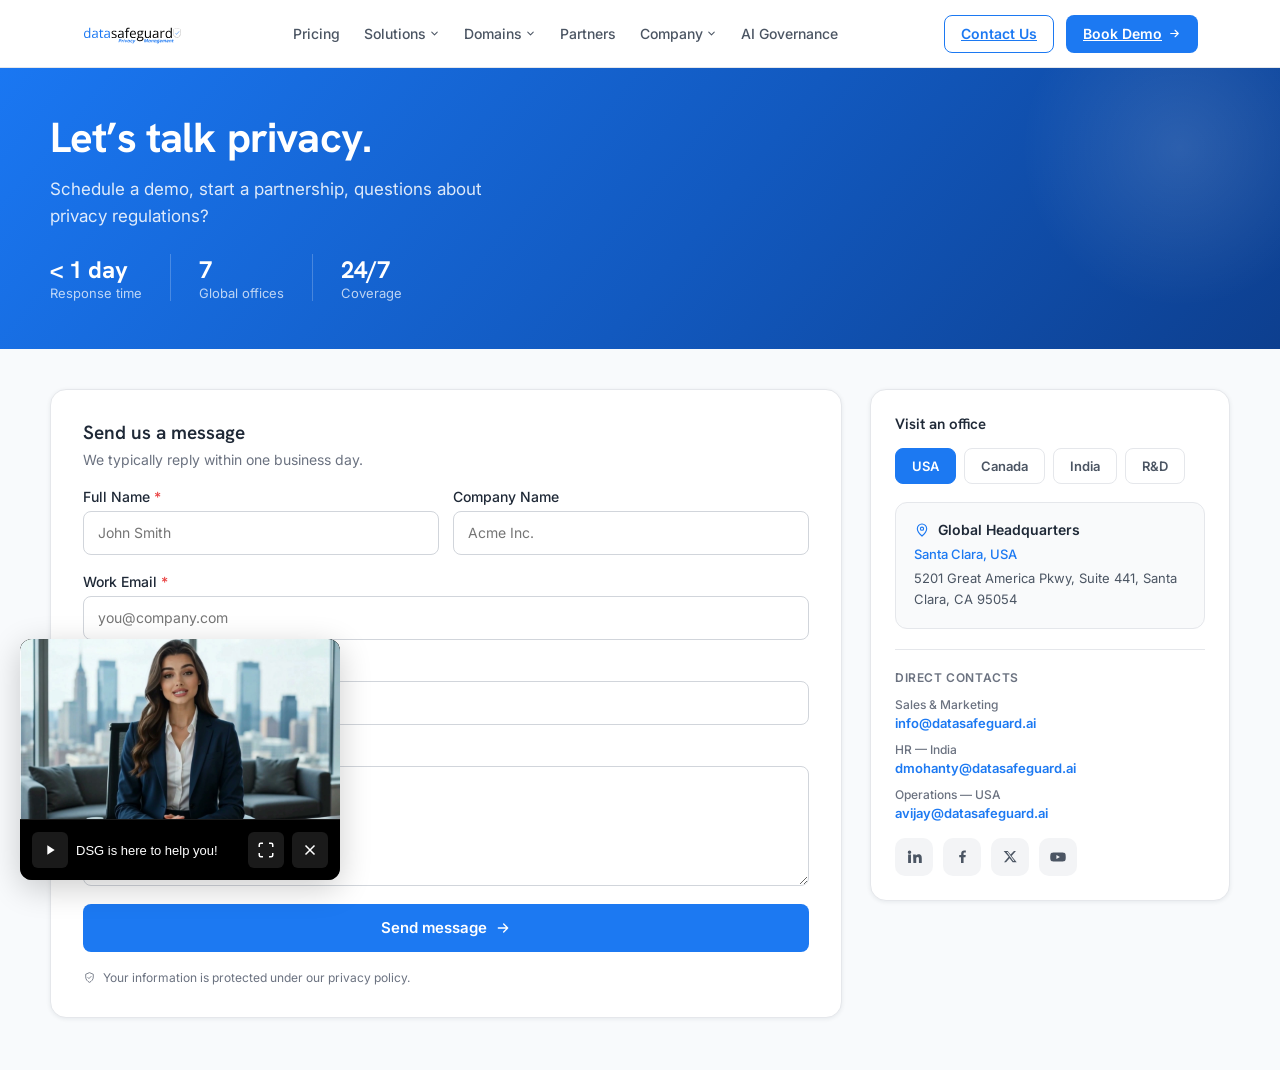
==== commit c0bdeea2: "test: comment out hero avatar to show floating video widget layout" ====
--- a/index.html
+++ b/index.html
@@ -77,9 +77,10 @@
           </div>
         </div>
 
+        <!-- COMMENTED OUT: Original hero avatar — using floating video widget instead -->
+        <!--
         <div class="hero__avatar">
           <div class="hero__avatar-ring">
-            <!-- Animated support avatar — click to play a 9-second intro -->
             <div class="avatar" id="avatar" role="button" tabindex="0" aria-label="Play support intro video">
               <svg class="avatar__ring" viewBox="0 0 100 100" aria-hidden="true">
                 <circle cx="50" cy="50" r="48" fill="none" stroke="rgba(255,255,255,.28)" stroke-width="2.4"></circle>
@@ -92,7 +93,6 @@
                   src="https://dsg-chatbot.netlify.app/DataSafeguard-webflow_540.mp4" poster="assets/avatar-poster.jpg"
                   preload="metadata" playsinline></video>
 
-                <!-- idle-only: play affordance -->
                 <div class="avatar__when-idle avatar__play">
                   <div class="avatar__play-pulse"></div>
                   <div class="avatar__play-btn">
@@ -103,7 +103,6 @@
                 </div>
               </div>
 
-              <!-- playing-only: LIVE badge -->
               <div class="avatar__when-playing avatar__live">
                 <span class="avatar__live-dot"></span>
                 <span class="avatar__live-text">LIVE</span>
@@ -115,6 +114,7 @@
             <div class="hero__avatar-tagline">DSG is here to help you at all times!</div>
           </div>
         </div>
+        -->
       </div>
     </section>
 
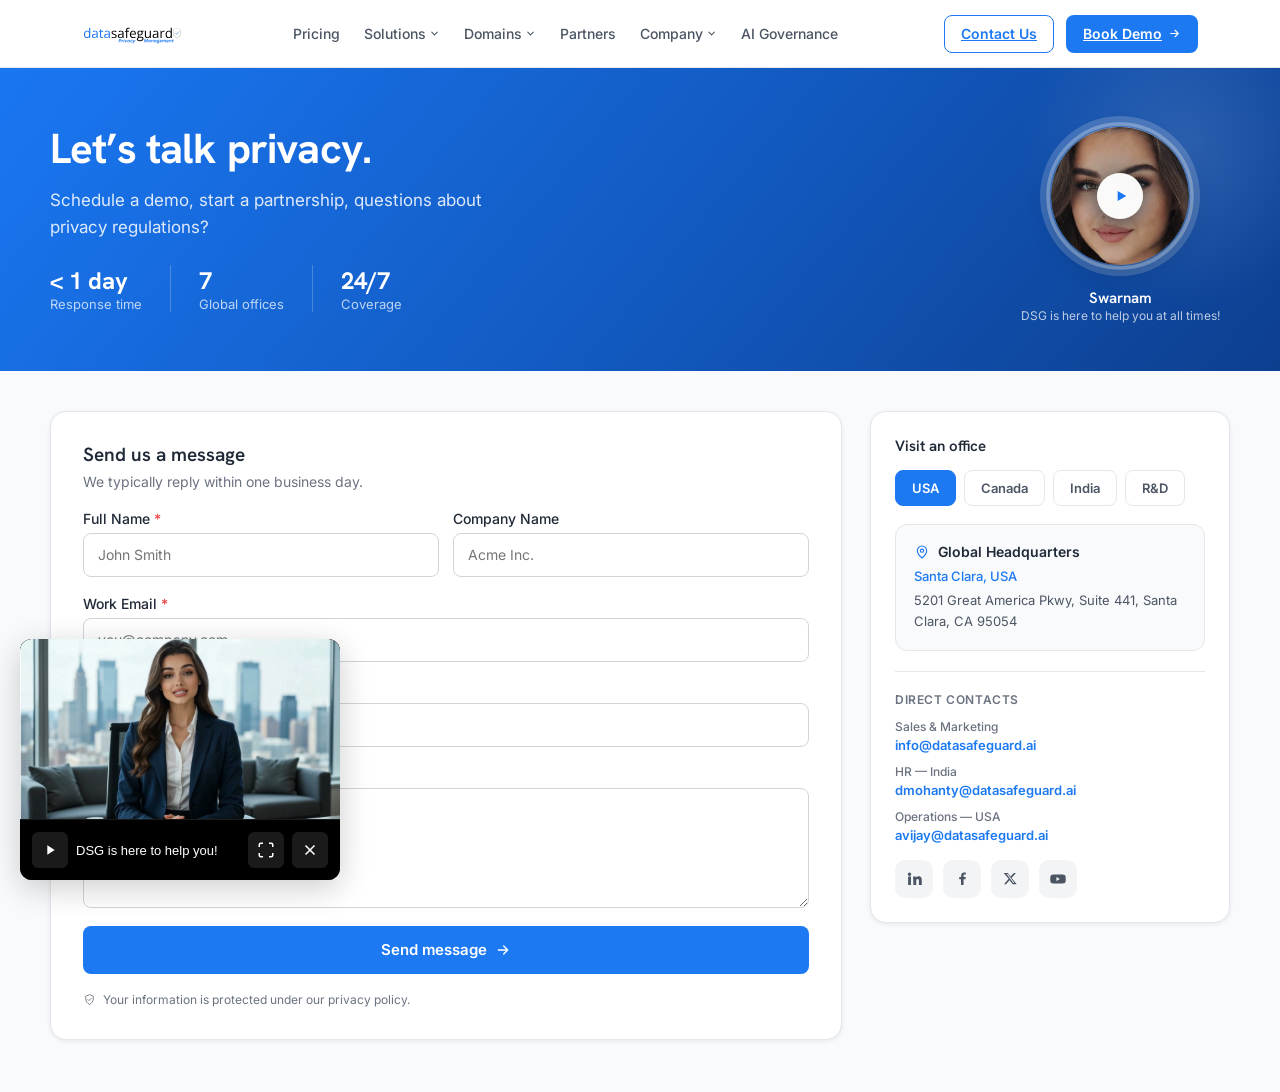
==== commit 7644548e: "revert: restore original circular avatar design in hero section" ====
--- a/index.html
+++ b/index.html
@@ -77,10 +77,9 @@
           </div>
         </div>
 
-        <!-- COMMENTED OUT: Original hero avatar — using floating video widget instead -->
-        <!--
         <div class="hero__avatar">
           <div class="hero__avatar-ring">
+            <!-- Animated support avatar — click to play a 9-second intro -->
             <div class="avatar" id="avatar" role="button" tabindex="0" aria-label="Play support intro video">
               <svg class="avatar__ring" viewBox="0 0 100 100" aria-hidden="true">
                 <circle cx="50" cy="50" r="48" fill="none" stroke="rgba(255,255,255,.28)" stroke-width="2.4"></circle>
@@ -93,6 +92,7 @@
                   src="https://dsg-chatbot.netlify.app/DataSafeguard-webflow_540.mp4" poster="assets/avatar-poster.jpg"
                   preload="metadata" playsinline></video>
 
+                <!-- idle-only: play affordance -->
                 <div class="avatar__when-idle avatar__play">
                   <div class="avatar__play-pulse"></div>
                   <div class="avatar__play-btn">
@@ -103,6 +103,7 @@
                 </div>
               </div>
 
+              <!-- playing-only: LIVE badge -->
               <div class="avatar__when-playing avatar__live">
                 <span class="avatar__live-dot"></span>
                 <span class="avatar__live-text">LIVE</span>
@@ -114,7 +115,6 @@
             <div class="hero__avatar-tagline">DSG is here to help you at all times!</div>
           </div>
         </div>
-        -->
       </div>
     </section>
 
